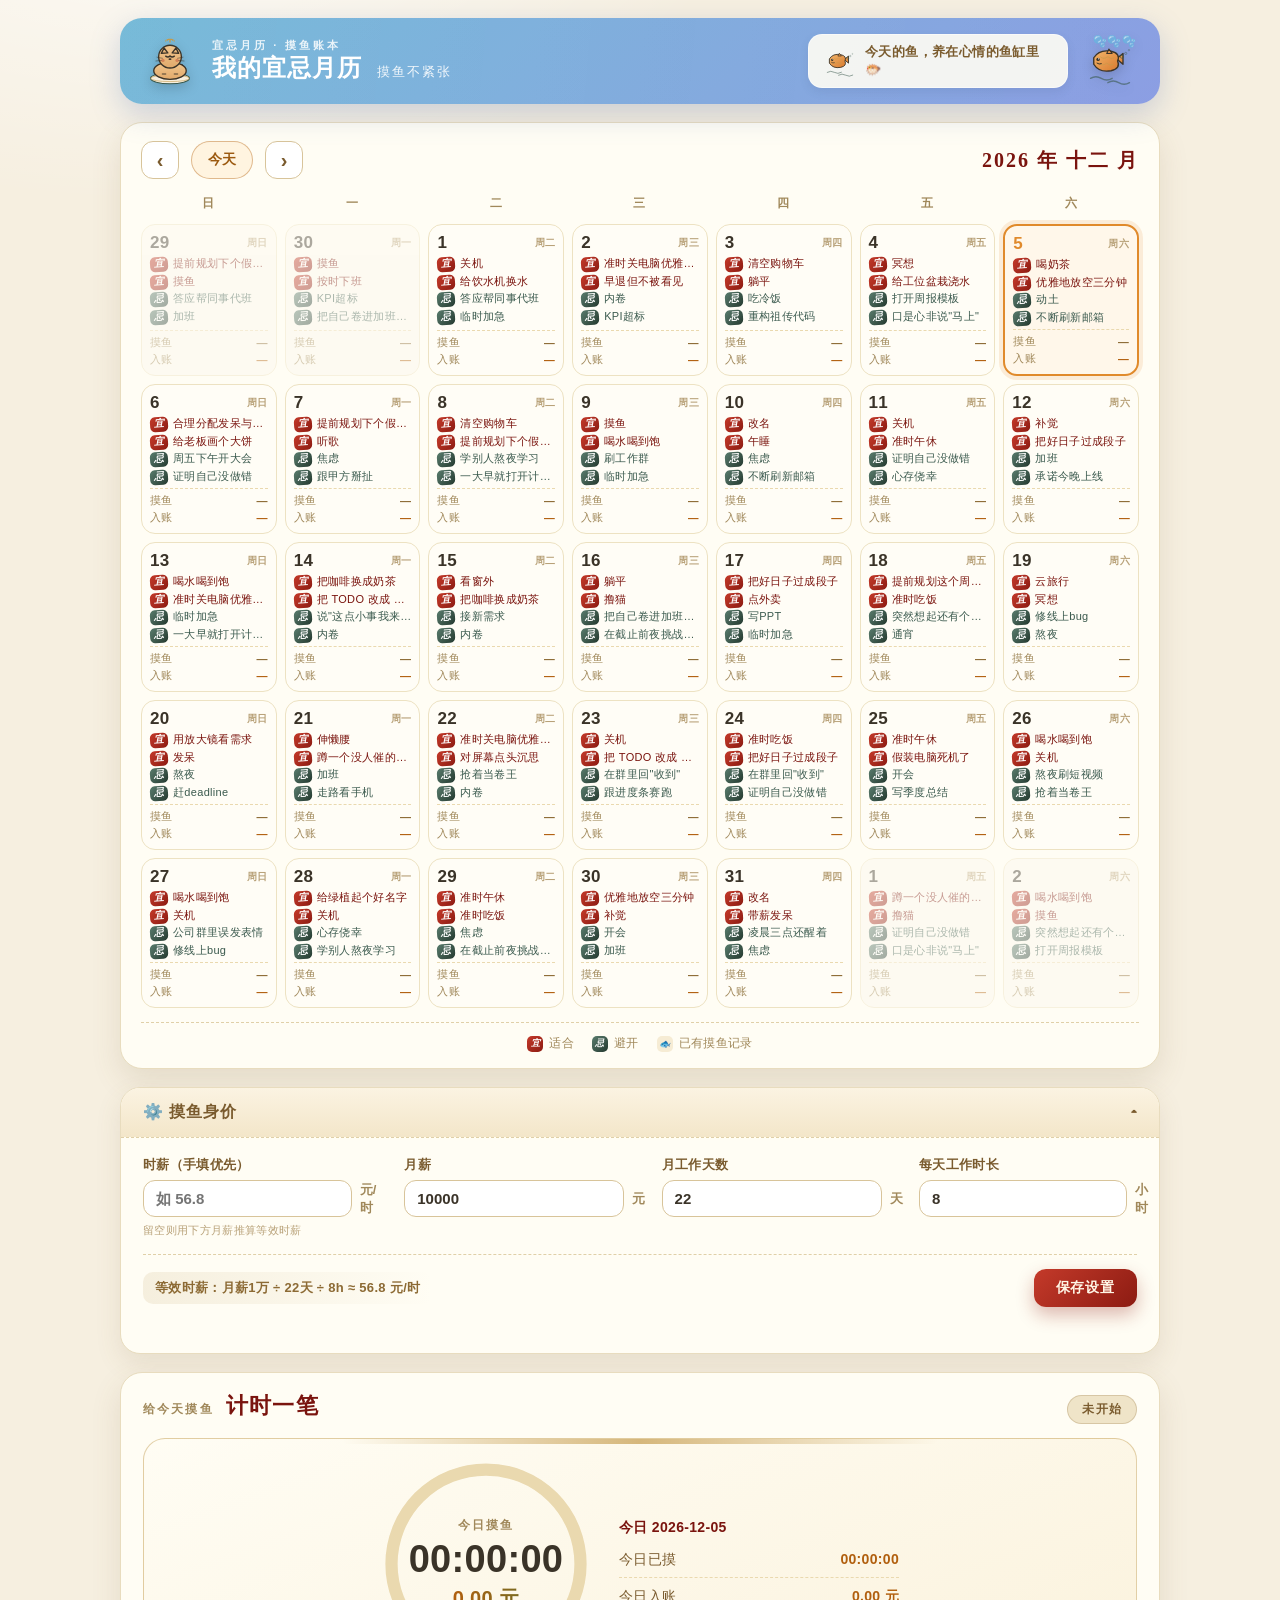
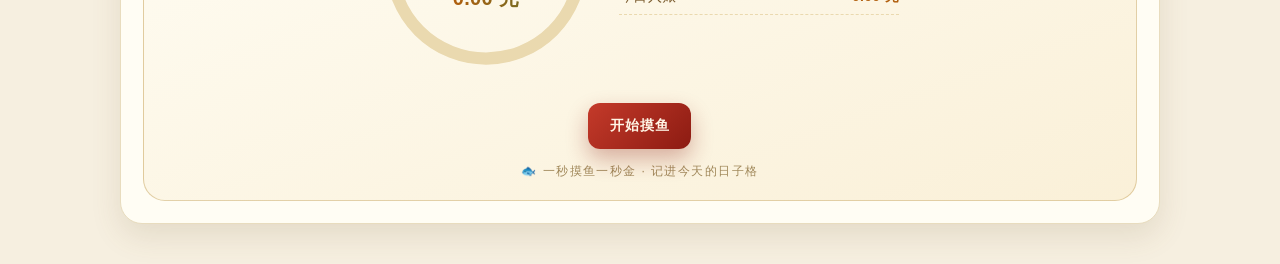
==== index.html @ 86cd3a28 "init: agent完成摸鱼小项目" ====
<!DOCTYPE html>
<html lang="zh-CN">
<head>
  <meta charset="utf-8" />
  <meta name="viewport" content="width=device-width, initial-scale=1.0" />
  <title>宜·忌月历 · 摸鱼账本</title>
  <link rel="stylesheet" href="css/style.css" />
  <link rel="stylesheet" href="css/mascots.css" />
</head>
<body>
  <div class="app">
    <!-- 顶部横幅：猫与鱼 · 可爱月历 -->
    <header class="banner">
      <div class="banner-deco banner-deco-left"><img src="assets/mascot-cat.svg" alt="打盹摸鱼小猫" class="mascot-inline" /></div>
      <div class="banner-text">
        <span class="banner-kicker">宜忌月历 · 摸鱼账本</span>
        <h1 class="banner-title">我的宜忌月历 <em>摸鱼不紧张</em></h1>
      </div>
      <div class="banner-fortune" id="banner-fortune">
        <span class="fortune-cat"><img src="assets/mascot-fish.svg" alt="摸鱼小鱼" class="mascot-inline" /></span>
        <span class="fortune-text" id="fortune-text">🐟 今日摸鱼 · 明日摸鱼</span>
      </div>
      <div class="banner-deco banner-deco-right"><img src="assets/mascot-fish.svg" alt="摸鱼小鱼" class="mascot-inline" />
        <span class="mf-bubbles"><span>🫧</span><span>🫧</span><span>🫧</span></span>
      </div>
    </header>

    <!-- 月历主体 -->
    <main class="calendar-wrap" aria-label="宜忌月历">
      <div class="cal-toolbar">
        <button class="cal-nav" id="cal-prev" type="button" aria-label="上一月">‹</button>
        <button class="cal-hl" id="cal-today" type="button">今天</button>
        <button class="cal-nav" id="cal-next" type="button" aria-label="下一月">›</button>
        <h2 class="cal-title" id="cal-title">0000年 00月</h2>
      </div>

      <div class="cal-weekdays">
        <span>日</span><span>一</span><span>二</span><span>三</span>
        <span>四</span><span>五</span><span>六</span>
      </div>

      <div class="cal-grid" id="cal-grid"></div>

      <div class="cal-legend">
        <span><i class="dot dot-yi">宜</i>适合</span>
        <span><i class="dot dot-ji">忌</i>避开</span>
        <span><i class="dot dot-fish">🐟</i>已有摸鱼记录</span>
      </div>
    </main>

    <!-- 设置面板：薪资模型（位于月历下方，默认展开） -->
    <section class="settings" id="settings-panel" data-open="true" aria-label="薪资设置">
      <button class="settings-toggle" id="settings-toggle" type="button" aria-expanded="true">
        <span>⚙️ 摸鱼身价</span><span class="settings-arrow">▾</span>
      </button>
      <div class="settings-body" id="settings-body">
        <div class="settings-grid">
          <div class="field field-rate">
            <label for="rate-input">时薪（手填优先）</label>
            <div class="field-input">
              <input id="rate-input" type="text" placeholder="如 56.8" />
              <span class="unit">元/时</span>
            </div>
            <p class="field-hint">留空则用下方月薪推算等效时薪</p>
          </div>

          <div class="field">
            <label for="salary-input">月薪</label>
            <div class="field-input">
              <input id="salary-input" type="text" placeholder="10000" />
              <span class="unit">元</span>
            </div>
          </div>

          <div class="field">
            <label for="workdays-input">月工作天数</label>
            <div class="field-input">
              <input id="workdays-input" type="text" placeholder="22" />
              <span class="unit">天</span>
            </div>
          </div>

          <div class="field">
            <label for="hours-input">每天工作时长</label>
            <div class="field-input">
              <input id="hours-input" type="text" placeholder="8" />
              <span class="unit">小时</span>
            </div>
          </div>
        </div>
        <div class="settings-foot">
          <p class="effective-rate" id="effective-rate" role="status">
            等效时薪：月薪 ÷ 工作天数 ÷ 每天时长
          </p>
          <button class="btn btn-save" id="settings-save" type="button">保存设置</button>
        </div>
        <p id="settings-error" class="settings-error" role="alert"></p>
      </div>
    </section>

    <!-- 计时器：为"今天"记一笔账 -->
    <section class="timer-wrap" id="timer-card" data-state="idle" aria-label="摸鱼计时器">
      <div class="timer-head">
        <span class="pane-kicker">给今天摸鱼</span>
        <h2 class="pane-title">计时一笔</h2>
        <span class="status-chip" id="status-chip">未开始</span>
      </div>

      <div class="timer-card">
        <div class="timer-main">
          <div class="ring-wrap">
            <svg class="ring" viewBox="0 0 240 240" role="img" aria-label="计时进度">
              <circle class="ring-track" cx="120" cy="120" r="108" />
              <circle class="ring-progress" id="ring-progress" cx="120" cy="120" r="108" transform="rotate(-90 120 120)" />
            </svg>
            <div class="ring-center">
              <span class="ring-label" id="ring-label">今日摸鱼</span>
              <div id="time-text" class="time-text">00:00:00</div>
              <div id="amount-text" class="amount-text">0.00 元</div>
            </div>
          </div>
          <div class="timer-today" id="timer-today"></div>
        </div>

        <p id="rate-error" class="error-msg" role="alert"></p>
        <div id="timer-controls" class="controls"></div>
        <p class="pane-note">🐟 一秒摸鱼一秒金 · 记进今天的日子格</p>
      </div>
    </section>
  </div>

  <script src="extension/js/calendar-tooltip.js"></script>
  <script src="js/yiji-data.js"></script>
  <script src="js/moyu-timer.js"></script>
  <script src="js/app.js"></script>
</body>
</html>
---- css/style.css ----
/* ============================================================
   宜·忌月历 · 摸鱼账本
   设计语言：现代可爱月历 —— 暖米底 + 猫鱼点缀 + 朱砂宜/黛绿忌 + 圆角卡片
   装饰：顶部猫/鱼 emoji、印章式宜/忌角标、底部趣味吉祥话、月历格子实时更新
   ============================================================ */

* {
  box-sizing: border-box;
  margin: 0;
  padding: 0;
}

html {
  scroll-behavior: smooth;
}

body {
  font-family: "PingFang SC", "Microsoft YaHei", "Songti SC", sans-serif;
  background:
    radial-gradient(1100px 640px at 12% -8%, rgba(255, 255, 255, 0.85), transparent 55%),
    #f6efe0;
  color: #3a3328;
  -webkit-font-smoothing: antialiased;
  letter-spacing: 0.02em;
  min-height: 100vh;
}

button {
  font-family: inherit;
}

.app {
  max-width: 1080px;
  margin: 0 auto;
  padding: 18px 20px 40px;
  display: flex;
  flex-direction: column;
  gap: 18px;
}

/* —— 顶部横幅 —— */
.banner {
  display: flex;
  align-items: center;
  gap: 16px;
  padding: 16px 24px;
  border-radius: 22px;
  background:
    linear-gradient(95deg, rgba(255, 255, 255, 0.06), rgba(255, 255, 255, 0.02)),
    linear-gradient(135deg, #6fb7d6, #8a9ce2);
  color: #fff;
  box-shadow: 0 10px 30px rgba(90, 120, 180, 0.28);
  position: relative;
  overflow: hidden;
}

.banner-deco {
  flex: 0 0 auto;
  position: relative;
  width: 52px;
  height: 52px;
  filter: drop-shadow(0 4px 6px rgba(0, 0, 0, 0.16));
}
.banner-deco img {
  width: 100%;
  height: 100%;
  display: block;
}
.banner-deco .mf-bubbles {
  position: absolute;
  right: 0;
  top: 0;
  font-size: 11px;
  color: rgba(255, 255, 255, 0.85);
  pointer-events: none;
}
.banner-text {
  flex: 1 1 auto;
  line-height: 1.25;
}
.banner-kicker {
  display: block;
  font-size: 11px;
  letter-spacing: 0.26em;
  opacity: 0.85;
  font-weight: 600;
}
.banner-title {
  font-size: 24px;
  font-weight: 800;
  letter-spacing: 0.04em;
}
.banner-title em {
  font-style: normal;
  font-size: 13px;
  font-weight: 500;
  letter-spacing: 0.14em;
  opacity: 0.9;
  margin-left: 8px;
}
.banner-fortune {
  flex: 0 0 auto;
  max-width: 260px;
  display: flex;
  align-items: center;
  gap: 8px;
  font-size: 13px;
  font-weight: 700;
  line-height: 1.4;
  letter-spacing: 0.03em;
  padding: 8px 14px;
  border-radius: 14px;
  background: rgba(255, 253, 244, 0.9);
  color: #7a5b2e;
  border: 1px solid rgba(255, 255, 255, 0.5);
  box-shadow: 0 4px 10px rgba(60, 80, 120, 0.12);
}
.banner-fortune .fortune-cat {
  flex: 0 0 auto;
  width: 34px;
  height: 34px;
}
.banner-fortune .fortune-cat img {
  width: 100%;
  height: 100%;
  display: block;
}

@keyframes bob {
  0%, 100% { transform: translateY(0); }
  50% { transform: translateY(-5px); }
}

/* —— 设置面板 —— */
.settings {
  background: #fffdf4;
  border: 1px solid #e8dcBE;
  border-radius: 20px;
  box-shadow: 0 10px 26px rgba(120, 100, 60, 0.12);
  overflow: hidden;
}

.settings-toggle {
  width: 100%;
  display: flex;
  align-items: center;
  justify-content: space-between;
  padding: 14px 22px;
  border: none;
  background: linear-gradient(180deg, #fbf3e2, #f3e6c9);
  font-size: 16px;
  font-weight: 700;
  color: #7a5b2e;
  cursor: pointer;
  letter-spacing: 0.06em;
  font-family: inherit;
  transition: background 0.2s;
}
.settings-toggle:hover { background: linear-gradient(180deg, #f8eed8, #f0e0bd); }
.settings-arrow {
  transition: transform 0.25s ease;
  font-size: 13px;
}
.settings[data-open="true"] .settings-arrow { transform: rotate(180deg); }

.settings-body {
  padding: 18px 22px 20px;
  border-top: 1px dashed #e0d0a8;
}
.settings-body.is-hidden { display: none; }

.settings-grid {
  display: grid;
  grid-template-columns: repeat(4, 1fr);
  gap: 16px;
}
.field {
  display: flex;
  flex-direction: column;
  gap: 6px;
}
.field label {
  font-size: 13px;
  font-weight: 700;
  color: #7a5b2e;
}
.field-input {
  display: flex;
  align-items: center;
  gap: 8px;
}
.field-input input {
  flex: 1 1 auto;
  min-width: 0;
  padding: 9px 12px;
  border: 1px solid #d8c49a;
  border-radius: 12px;
  font-size: 15px;
  font-weight: 600;
  background: #fff;
  color: #3a3328;
  font-variant-numeric: tabular-nums;
  transition: border-color 0.2s, box-shadow 0.2s;
}
.field-input input:focus {
  outline: none;
  border-color: #b15f0e;
  box-shadow: 0 0 0 3px rgba(177, 95, 14, 0.14);
}
.field-input .unit {
  font-size: 13px;
  color: #a0885a;
  font-weight: 600;
}
.field-hint {
  font-size: 11px;
  color: #b8a178;
}

.settings-foot {
  display: flex;
  align-items: center;
  justify-content: space-between;
  gap: 14px;
  margin-top: 16px;
  padding-top: 14px;
  border-top: 1px dashed #e0d0a8;
  flex-wrap: wrap;
}
.effective-rate {
  font-size: 13px;
  color: #8c6a34;
  font-weight: 600;
  background: linear-gradient(90deg, rgba(216, 196, 154, 0.25), transparent);
  padding: 7px 12px;
  border-radius: 10px;
}
.settings-error {
  min-height: 18px;
  margin-top: 8px;
  color: #b3261e;
  font-size: 13px;
  font-weight: 500;
}

/* —— 通用按钮 —— */
.btn {
  padding: 10px 22px;
  border: none;
  border-radius: 12px;
  font-size: 14px;
  font-weight: 700;
  cursor: pointer;
  letter-spacing: 0.06em;
  transition: transform 0.15s ease, box-shadow 0.2s ease, background 0.2s ease;
}
.btn:hover { transform: translateY(-2px); }
.btn:active { transform: translateY(0); }
.btn:focus-visible { outline: 2px solid #b15f0e; outline-offset: 2px; }

.btn-save {
  background: linear-gradient(135deg, #c43a2a, #8c1b12);
  color: #fff6e6;
  box-shadow: 0 8px 18px rgba(140, 27, 18, 0.3);
}
.btn-save:hover { box-shadow: 0 10px 22px rgba(140, 27, 18, 0.36); }

/* —— 月历 —— */
.calendar-wrap {
  background: #fffdf4;
  border: 1px solid #e8dcBE;
  border-radius: 22px;
  padding: 18px 20px 16px;
  box-shadow: 0 12px 30px rgba(120, 100, 60, 0.14);
  /* 兜底：杜绝子元素把月历盒横向撑出父容器（.app max-width 1080px） */
  min-width: 0;
  overflow: hidden;
}

.cal-toolbar {
  display: flex;
  align-items: center;
  gap: 12px;
  flex-wrap: wrap;
}
.cal-nav {
  width: 38px;
  height: 38px;
  border-radius: 12px;
  border: 1px solid #d8c49a;
  background: #fff;
  color: #7a5b2e;
  font-size: 20px;
  font-weight: 700;
  cursor: pointer;
  transition: background 0.2s, transform 0.15s;
}
.cal-nav:hover { background: #f6ecd4; transform: translateY(-2px); }
.cal-hl {
  padding: 9px 16px;
  border-radius: 999px;
  border: 1px solid rgba(177, 95, 14, 0.4);
  background: #fff4e0;
  color: #9c5a10;
  font-weight: 700;
  font-size: 14px;
  cursor: pointer;
  transition: background 0.2s, transform 0.15s;
}
.cal-hl:hover { background: #ffedcc; transform: translateY(-2px); }
.cal-title {
  font-size: 20px;
  font-weight: 800;
  letter-spacing: 0.1em;
  color: #7a140e;
  margin-left: auto;
  font-family: "Songti SC", "SimSun", serif;
  font-variant-numeric: tabular-nums;
}

.cal-weekdays {
  display: grid;
  grid-template-columns: repeat(7, minmax(0, 1fr));
  gap: 8px;
  margin: 16px 0 8px;
}
.cal-weekdays span {
  text-align: center;
  font-size: 12px;
  font-weight: 700;
  letter-spacing: 0.1em;
  color: #a0885a;
  padding-bottom: 4px;
}

.cal-grid {
  display: grid;
  grid-template-columns: repeat(7, minmax(0, 1fr));
  gap: 8px;
}

/* 日期格子 */
.day-cell {
  position: relative;
  background: #fffdf6;
  border: 1px solid #ede2c2;
  border-radius: 14px;
  padding: 8px;
  min-height: 118px;
  min-width: 0;
  overflow: hidden;
  display: flex;
  flex-direction: column;
  gap: 4px;
  transition: transform 0.15s ease, box-shadow 0.2s ease, border-color 0.2s;
  cursor: default;
}
.day-cell:hover {
  transform: translateY(-3px);
  box-shadow: 0 10px 22px rgba(120, 100, 60, 0.16);
  border-color: #d8c49a;
}
.day-cell.is-other {
  opacity: 0.42;
  background: #fcf8ee;
}
.day-cell.is-today {
  border: 2px solid #e08a2b;
  box-shadow: 0 0 0 4px rgba(224, 138, 43, 0.14);
  background: #fff7ea;
}
.day-cell.has-log .cell-date-num::after {
  content: "🐟";
  margin-left: 3px;
}

.cell-date {
  display: flex;
  align-items: center;
  justify-content: space-between;
}
.cell-date-num {
  font-size: 17px;
  font-weight: 800;
  color: #3a3328;
  font-variant-numeric: tabular-nums;
}
.day-cell.is-today .cell-date-num {
  color: #e08a2b;
}
.cell-date-week {
  font-size: 10px;
  color: #b8a178;
  font-weight: 600;
}

/* 印章式宜/忌 */
.cell-yiji {
  display: flex;
  flex-direction: column;
  gap: 3px;
}
.cell-yi, .cell-ji {
  font-size: 11px;
  line-height: 1.25;
  color: #6a4b28;
  display: flex;
  gap: 5px;
  align-items: baseline;
  min-width: 0;
}
.cell-yi { color: #7a140e; }
.cell-ji { color: #3b5a4e; }

.cell-yiji .chip {
  flex: 0 0 auto;
  width: 18px;
  font-size: 10px;
  font-weight: 800;
  text-align: center;
  padding: 1px 0;
  border-radius: 5px;
  color: #fff;
  transform: rotate(-4deg);
}
.chip-yi { background: linear-gradient(135deg, #c43a2a, #8c1b12); }
.chip-ji { background: linear-gradient(135deg, #5a7d6e, #24392f); }

.cell-yi span, .cell-ji span {
  overflow: hidden;
  text-overflow: ellipsis;
  white-space: nowrap;
}

/* 摸鱼数据行 */
.cell-log {
  margin-top: auto;
  padding-top: 4px;
  border-top: 1px dashed #ead9af;
  display: grid;
  grid-gap: 2px;
}
.cell-log-row {
  display: flex;
  align-items: center;
  justify-content: space-between;
  font-size: 11px;
  color: #a0885a;
  min-width: 0;
}
.cell-log-row > span {
  flex: 0 0 auto;
}
.cell-log-row b {
  color: #8c6a34;
  font-variant-numeric: tabular-nums;
  font-weight: 700;
  min-width: 0;
  overflow: hidden;
  text-overflow: ellipsis;
  white-space: nowrap;
}
.cell-log-row .amt {
  color: #b15f0e;
}

/* 日期悬浮窗（tooltip） */
.cal-tooltip {
  position: fixed;
  z-index: 9999;
  display: none;
  min-width: 200px;
  max-width: 280px;
  padding: 12px 14px;
  border-radius: 16px;
  background: linear-gradient(180deg, #fffdf6, #fbf3e2);
  border: 1px solid #e0c88e;
  box-shadow: 0 14px 34px rgba(120, 80, 30, 0.28);
  font-size: 12px;
  color: #3a3328;
  line-height: 1.5;
  letter-spacing: 0.02em;
  pointer-events: none;
}
.cal-tooltip .tt-date {
  font-size: 13px;
  font-weight: 800;
  color: #7a140e;
  letter-spacing: 0.04em;
  margin-bottom: 8px;
  padding-bottom: 6px;
  border-bottom: 1px dashed #e0d0a8;
}
.cal-tooltip .tt-head {
  display: flex;
  align-items: center;
  gap: 6px;
  margin: 8px 0 4px;
}
.cal-tooltip .tt-item {
  font-size: 11px;
  font-weight: 700;
  letter-spacing: 0.12em;
  color: #a0885a;
}
.cal-tooltip .tt-yiji {
  display: flex;
  gap: 12px;
}
.cal-tooltip .tt-col {
  flex: 1 1 0;
  min-width: 0;
}
.cal-tooltip .tt-col .chip {
  display: inline-block;
  width: 16px;
  font-size: 9px;
  font-weight: 800;
  text-align: center;
  padding: 1px 0;
  border-radius: 5px;
  color: #fff;
  transform: rotate(-4deg);
  margin-bottom: 2px;
}
.cal-tooltip .tt-col ul {
  list-style: none;
  margin: 2px 0 0;
  padding: 0;
  display: flex;
  flex-direction: column;
  gap: 2px;
}
.cal-tooltip .tt-col li {
  font-size: 12px;
  color: #6a4b28;
  white-space: normal;
  overflow-wrap: anywhere;
}
.cal-tooltip .tt-col .tt-empty {
  color: #b8a178;
}
.cal-tooltip .tt-book {
  display: grid;
  gap: 4px;
  margin-top: 2px;
}
.cal-tooltip .tt-row {
  display: flex;
  align-items: baseline;
  justify-content: space-between;
  gap: 10px;
}
.cal-tooltip .tt-row span {
  color: #a0885a;
  font-size: 12px;
}
.cal-tooltip .tt-row b {
  color: #8c6a34;
  font-variant-numeric: tabular-nums;
  font-weight: 700;
  white-space: nowrap;
}
.cal-tooltip .tt-row b.amt {
  color: #b15f0e;
}

/* 底部图例 */
.cal-legend {
  display: flex;
  gap: 18px;
  justify-content: center;
  flex-wrap: wrap;
  margin-top: 14px;
  padding-top: 12px;
  border-top: 1px dashed #e0d0a8;
  font-size: 12px;
  color: #a0885a;
}
.cal-legend span {
  display: inline-flex;
  align-items: center;
  gap: 6px;
}
.cal-legend .dot {
  display: inline-flex;
  align-items: center;
  justify-content: center;
  width: 16px;
  height: 16px;
  border-radius: 5px;
  font-size: 9px;
  font-weight: 800;
  color: #fff;
}
.dot-yi { background: linear-gradient(135deg, #c43a2a, #8c1b12); }
.dot-ji { background: linear-gradient(135deg, #5a7d6e, #24392f); }
.dot-fish { background: #f6ecd4; height: auto; }

/* —— 计时器 —— */
.timer-wrap {
  background: #fffdf4;
  border: 1px solid #e8dcBE;
  border-radius: 22px;
  padding: 18px 22px 22px;
  box-shadow: 0 12px 30px rgba(120, 100, 60, 0.14);
}
.timer-head {
  display: flex;
  align-items: baseline;
  gap: 12px;
  flex-wrap: wrap;
  margin-bottom: 14px;
}
.pane-kicker {
  font-size: 12px;
  font-weight: 600;
  letter-spacing: 0.18em;
  color: #a0885a;
}
.pane-title {
  font-size: 22px;
  font-weight: 800;
  letter-spacing: 0.06em;
  color: #7a140e;
  font-family: "Songti SC", "SimSun", serif;
}
.status-chip {
  display: inline-block;
  margin-left: auto;
  padding: 5px 14px;
  border-radius: 999px;
  font-size: 12px;
  font-weight: 700;
  letter-spacing: 0.1em;
  background: #efe4c8;
  color: #7a5b2e;
  border: 1px solid rgba(160, 130, 80, 0.3);
  transition: background 0.25s, color 0.25s, box-shadow 0.25s;
}
.status-chip.is-running {
  background: linear-gradient(90deg, #d98817, #b15f0e);
  color: #fff6e6;
  border-color: transparent;
  box-shadow: 0 4px 14px rgba(177, 95, 14, 0.4);
}
.status-chip.is-paused {
  background: linear-gradient(90deg, #9aa83f, #7c8a26);
  color: #fff;
  border-color: transparent;
  box-shadow: 0 4px 14px rgba(124, 138, 38, 0.4);
}

.timer-card {
  position: relative;
  background: linear-gradient(160deg, #fffdf4, #faf0d8);
  border: 1px solid rgba(200, 166, 96, 0.5);
  border-radius: 22px;
  padding: 20px;
  text-align: center;
  overflow: hidden;
}
.timer-card::before {
  content: "";
  position: absolute;
  top: 0;
  left: 20%;
  right: 20%;
  height: 5px;
  border-radius: 0 0 8px 8px;
  background: linear-gradient(90deg, transparent, #c49a4a, transparent);
  opacity: 0.7;
}
.timer-card.is-running {
  box-shadow: 0 0 0 4px rgba(177, 95, 14, 0.06);
}
.timer-main {
  display: flex;
  align-items: center;
  justify-content: center;
  gap: 28px;
  flex-wrap: wrap;
}

.ring-wrap {
  position: relative;
  width: 210px;
  height: 210px;
  flex: 0 0 auto;
}
.ring {
  width: 100%;
  height: 100%;
  transform: rotate(90deg) scale(-1, 1);
}
.ring-track {
  fill: none;
  stroke: #ead9af;
  stroke-width: 14;
}
.ring-progress {
  fill: none;
  stroke: #b15f0e;
  stroke-width: 14;
  stroke-linecap: round;
  stroke-dasharray: 678.58;
  stroke-dashoffset: 678.58;
  transition: stroke-dashoffset 0.4s ease, stroke 0.4s ease;
}
.timer-card.is-running .ring-progress { stroke: #b3261e; }
.timer-card.is-paused .ring-progress { stroke: #3b5a4e; }
.ring-center {
  position: absolute;
  inset: 0;
  display: flex;
  flex-direction: column;
  align-items: center;
  justify-content: center;
}
.ring-label {
  font-size: 12px;
  font-weight: 600;
  letter-spacing: 0.16em;
  color: #a0885a;
  margin-bottom: 4px;
}
.time-text {
  font-size: 38px;
  font-weight: 700;
  font-variant-numeric: tabular-nums;
  color: #3a3328;
  transition: color 0.4s ease;
}
.timer-card.is-running .time-text {
  background: linear-gradient(180deg, #b3261e, #7a140e);
  -webkit-background-clip: text;
  background-clip: text;
  color: transparent;
}
.timer-card.is-paused .time-text {
  background: linear-gradient(180deg, #3b5a4e, #24392f);
  -webkit-background-clip: text;
  background-clip: text;
  color: transparent;
}
.amount-text {
  margin-top: 4px;
  font-size: 20px;
  font-weight: 700;
  background: linear-gradient(90deg, #b15f0e, #7c6a20);
  -webkit-background-clip: text;
  background-clip: text;
  color: transparent;
  font-variant-numeric: tabular-nums;
}

.timer-today {
  flex: 1 1 200px;
  max-width: 280px;
  text-align: left;
  font-size: 14px;
  color: #7a5b2e;
  line-height: 2;
}
.timer-today .today-row {
  display: flex;
  justify-content: space-between;
  align-items: baseline;
  border-bottom: 1px dashed #ead9af;
  padding: 4px 0;
}
.timer-today .today-row b {
  color: #b15f0e;
  font-weight: 800;
  font-variant-numeric: tabular-nums;
}
.timer-today .today-date {
  font-weight: 800;
  color: #7a140e;
}

.error-msg {
  min-height: 20px;
  margin: 10px 0 4px;
  color: #b3261e;
  font-size: 13px;
  font-weight: 500;
}
.controls {
  display: flex;
  justify-content: center;
  gap: 14px;
  min-height: 46px;
}

.btn-start {
  background: linear-gradient(135deg, #c43a2a, #8c1b12);
  color: #fff6e6;
  box-shadow: 0 10px 22px rgba(140, 27, 18, 0.32);
}
.btn-start:hover { box-shadow: 0 12px 26px rgba(140, 27, 18, 0.38); }
.btn-pause {
  background: linear-gradient(135deg, #d98817, #b15f0e);
  color: #fff6e6;
  box-shadow: 0 10px 22px rgba(177, 95, 14, 0.32);
}
.btn-pause:hover { box-shadow: 0 12px 26px rgba(177, 95, 14, 0.38); }
.btn-reset {
  background: #fffdf4;
  color: #7a5b2e;
  border: 1px solid #d8c49a;
  box-shadow: 0 4px 10px rgba(120, 80, 30, 0.10);
}
.btn-reset:hover { background: #faf0d8; }
.controls .btn {
  animation: pop-in 0.25s ease both;
}

@keyframes pop-in {
  from { opacity: 0; transform: translateY(6px) scale(0.96); }
  to { opacity: 1; transform: translateY(0) scale(1); }
}

.pane-note {
  margin-top: 14px;
  text-align: center;
  font-size: 12px;
  letter-spacing: 0.12em;
  color: #a0885a;
}

/* —— 响应式 —— */
@media (max-width: 860px) {
  .settings-grid {
    grid-template-columns: repeat(2, 1fr);
  }
  .day-cell {
    min-height: 104px;
    padding: 6px;
  }
  .cell-yi, .cell-ji {
    font-size: 10px;
  }
}
@media (max-width: 560px) {
  .app {
    padding: 12px 10px 30px;
  }
  .banner {
    padding: 14px 16px;
    flex-wrap: wrap;
  }
  .banner-fortune {
    width: 100%;
    max-width: none;
    order: 3;
  }
  .banner-deco { width: 40px; height: 40px; }
  .cal-toolbar { gap: 8px; }
  .cal-title {
    width: 100%;
    margin-left: 0;
    order: -1;
    text-align: center;
  }
  .cal-grid, .cal-weekdays {
    gap: 4px;
  }
  .day-cell {
    min-height: 92px;
    padding: 5px;
  }
  .cell-date-num { font-size: 15px; }
  .cell-yi, .cell-ji, .cell-log-row { font-size: 9px; }
  .cell-yiji .chip { width: 15px; font-size: 9px; }
  .ring-wrap { width: 180px; height: 180px; }
  .time-text { font-size: 32px; }
  .settings-body { padding: 16px; }
}
---- css/mascots.css ----
/* ============================================================
   摸鱼通胜 · 轻量视觉资产（纯 emoji + CSS，离线可用）
   与暖调"通胜/月历"配色相融。使用方式见 assets/mascots.html。

   约定：容器继承行内字号的 emoji 组合；背景统一用宣纸米 #
   ============================================================ */

/* —— 通用：缓动浮动（鱼/气泡/睡猫整体） —— */
@keyframes mf-float {
  0%, 100% { transform: translateY(0); }
  50% { transform: translateY(-6px); }
}

/* 打盹猫的闭眼眨动（让闭眼线条轻微睁开又合上） */
@keyframes mf-blink {
  0%, 46%, 100% { transform: scaleY(1); }
  50% { transform: scaleY(0.35); }
}

/* 鱼尾摇摆：以左边缘为支点左右晃动 */
@keyframes mf-tail {
  0%, 100% { transform: rotate(-12deg); }
  50% { transform: rotate(12deg); }
}

/* 水波横向轻轻起伏 */
@keyframes mf-wave {
  0%, 100% { transform: translateX(0) scaleY(1); }
  50% { transform: translateX(3px) scaleY(0.9); }
}

/* 气泡上升 */
@keyframes mf-bubble {
  0% { transform: translateY(0); opacity: 0; }
  15% { opacity: 0.9; }
  100% { transform: translateY(-26px); opacity: 0; }
}

/* 冒泡的"zzz"／字在睡猫头侧缓缓上浮 */
@keyframes mf-zzz {
  0% { transform: translate(0, 0); opacity: 0; }
  25% { opacity: 0.9; }
  100% { transform: translate(4px, -18px); opacity: 0; }
}

/* 躺平猫整体上下轻摆（带呼噜呼吸感） */
.mf-cat-dozing {
  display: inline-block;
  font-size: 3.4rem;          /* 随容器可调 */
  line-height: 1;
  transform-origin: center bottom;
  animation: mf-float 3.6s ease-in-out infinite;
}

/* 闭眼部分：单独套一层做"眨眼"（猫头动画元素里引用 .mf-cat-eye） */
.mf-cat-eye {
  display: inline-block;
  animation: mf-blink 4s ease-in-out infinite;
}

/* 冒出的 zzz（分别不同延迟错开） */
.mf-cat-z {
  position: absolute;
  font-size: 0.35em;
  color: #3b5a4e;
  animation: mf-zzz 2.4s ease-out infinite;
}
.mf-cat-z.z2 { animation-delay: 0.8s; animation-duration: 2.6s; }
.mf-cat-z.z3 { animation-delay: 1.6s; animation-duration: 2.2s; }

/* 摸鱼鱼：鱼尾 🐟 右下摆，整体浮动 */
.mf-fish {
  display: inline-block;
  line-height: 1;
  animation: mf-float 3s ease-in-out infinite;
}
.mf-fish-tail {
  display: inline-block;
  margin-left: -0.02em;
  animation: mf-tail 1.6s ease-in-out infinite;
  transform-origin: left center;
}

/* 水波（🌊 或 波浪长条） */
.mf-wave-line {
  display: inline-flex;
  gap: 0.06em;
  font-size: 0.8em;
  color: #3b5a4e;
}
.mf-wave-line span {
  display: inline-block;
  animation: mf-wave 2.4s ease-in-out infinite;
}
.mf-wave-line span:nth-child(2) { animation-delay: 0.3s; }
.mf-wave-line span:nth-child(3) { animation-delay: 0.6s; }

/* 冒泡组：容器内多颗气泡依次上浮 */
.mf-bubbles span {
  display: inline-block;
  position: relative;
  animation: mf-bubble 2.6s ease-in-out infinite;
}
.mf-bubbles span:nth-child(2) { animation-delay: 0.7s; }
.mf-bubbles span:nth-child(3) { animation-delay: 1.4s; }

/* —— 组合插画骨架：小场景，方便直接塞进空白处/空状态 —— */

/* 摸鱼小猫打盹（用眼睛+耳朵+胡须+腮红 emoji 拼成，配 zzz） */
.mascot-cat {
  position: relative;
  display: inline-flex;
  align-items: center;
  justify-content: center;
  width: 168px;
  height: 150px;
  border-radius: 24px;
  background:
    radial-gradient(120% 90% at 50% 0%, #fffdf4, #f3e3c0);
  border: 1.5px solid rgba(200, 166, 96, 0.5);
  box-shadow: inset 0 0 0 4px rgba(255, 253, 244, 0.6);
}
.mascot-cat .face {
  font-size: 4.2rem;
  line-height: 1;
  animation: mf-blink 4s ease-in-out infinite;
  display: inline-block;
  transform-origin: center;
}
.mascot-cat .cat-body { font-size: 2rem; margin-top: -8px; opacity: 0.85; }
.mascot-cat .mf-cat-z { position: absolute; right: 26px; top: 22px; font-size: 1.1rem; }

/* 鱼儿戏水（鱼 + 尾 + 波 + 气泡） */
.mascot-fish {
  display: inline-flex;
  align-items: center;
  gap: 8px;
  padding: 12px 18px;
  border-radius: 999px;
  background: linear-gradient(160deg, #fffdf4, #f0dfb8);
  border: 1.5px solid rgba(200, 166, 96, 0.5);
}

/* 鱼儿空状态占位（无文案版，标题旁小装饰用）: <img src="assets/mascot-fish.svg"> */
.mascot-inline {
  width: 44px;
  height: 44px;
  vertical-align: -0.5em;
  animation: mf-float 3s ease-in-out infinite;
}

/* —— 给状态切换用的文字前点缀 —— */
.status-emoji-running::before { content: "🐟 "; }
.status-emoji-dozing::before { content: "😴 "; }
.status-emoji-fishing::before { content: "🎣 "; }
.status-emoji-lounge::before { content: "🛋️ "; }
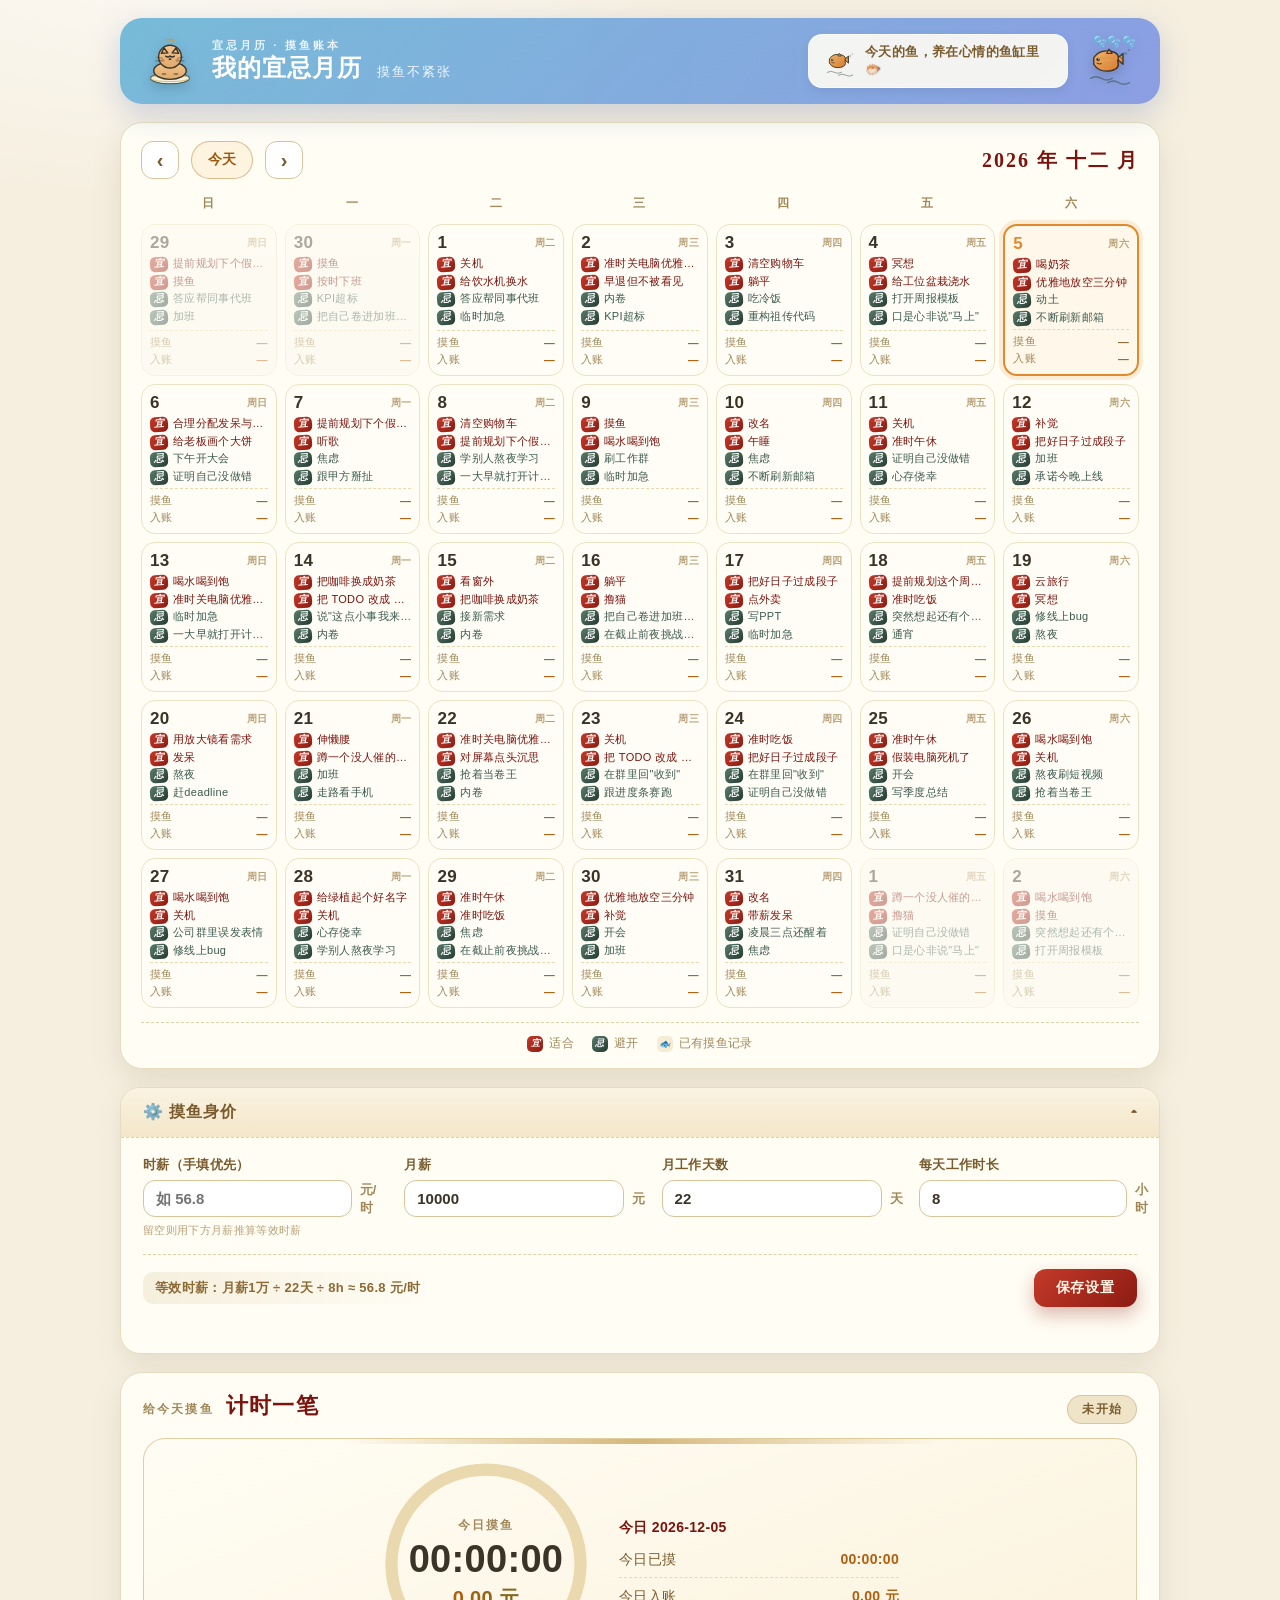
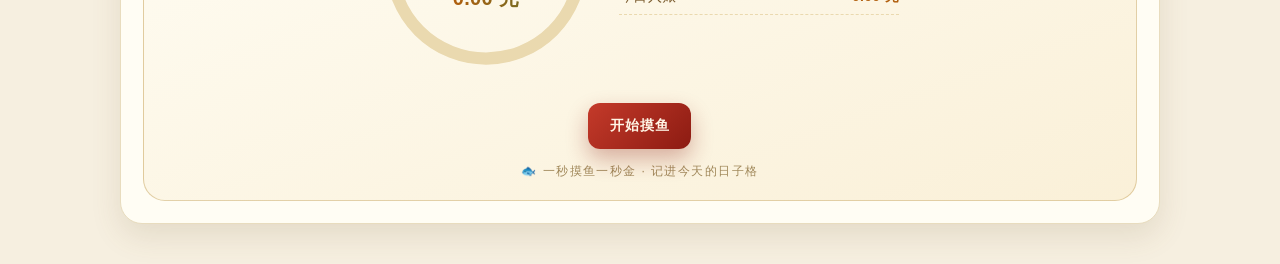
==== commit 29a8e8a3: "fix: adjust rendering button and logic of reset" ====
--- a/index.html
+++ b/index.html
@@ -123,7 +123,12 @@
         </div>
 
         <p id="rate-error" class="error-msg" role="alert"></p>
-        <div id="timer-controls" class="controls"></div>
+        <div id="timer-controls" class="controls">
+          <button class="btn btn-start" id="btn-start">开始摸鱼</button>
+          <button class="btn btn-pause is-hidden" id="btn-pause">暂停</button>
+          <button class="btn btn-start is-hidden" id="btn-resume">继续摸鱼</button>
+          <button class="btn btn-reset is-hidden" id="btn-reset">重置</button>
+        </div>
         <p class="pane-note">🐟 一秒摸鱼一秒金 · 记进今天的日子格</p>
       </div>
     </section>
--- a/css/style.css
+++ b/css/style.css
@@ -168,6 +168,7 @@
   border-top: 1px dashed #e0d0a8;
 }
 .settings-body.is-hidden { display: none; }
+.is-hidden { display: none; }
 
 .settings-grid {
   display: grid;
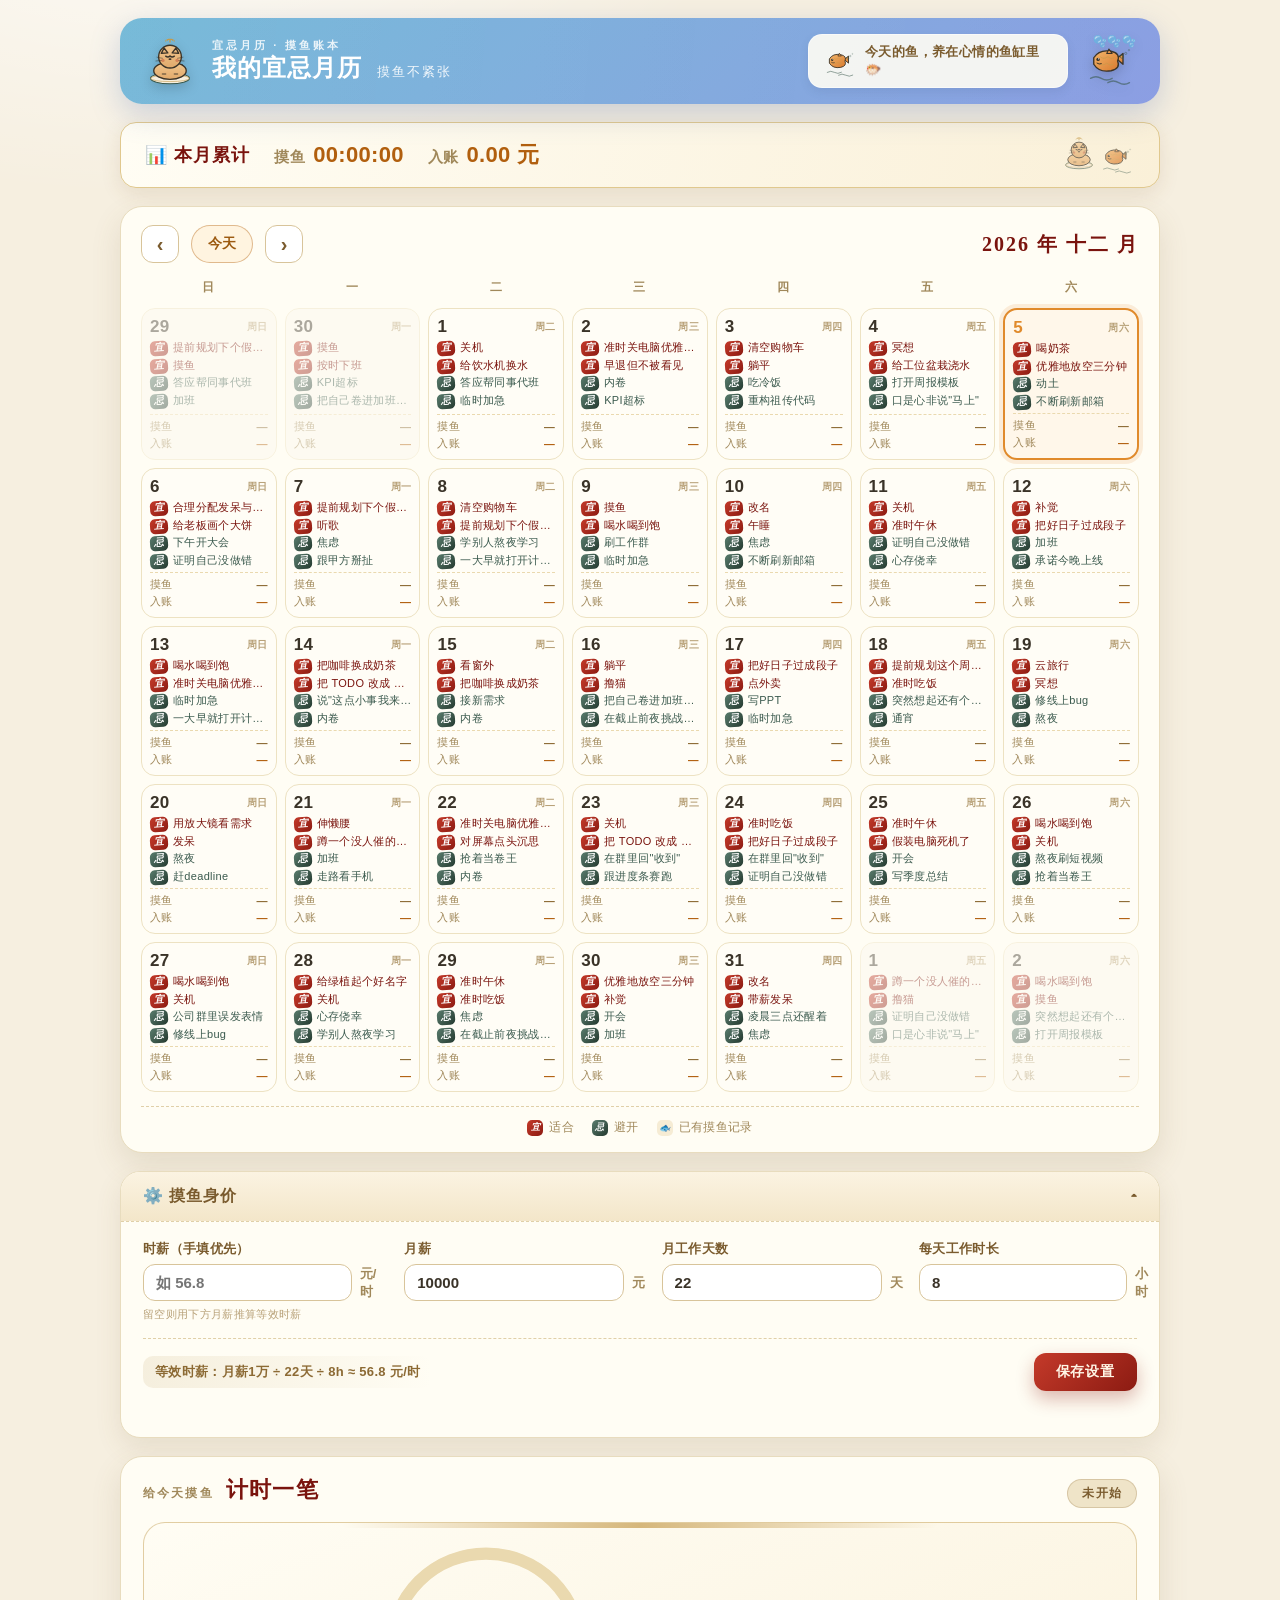
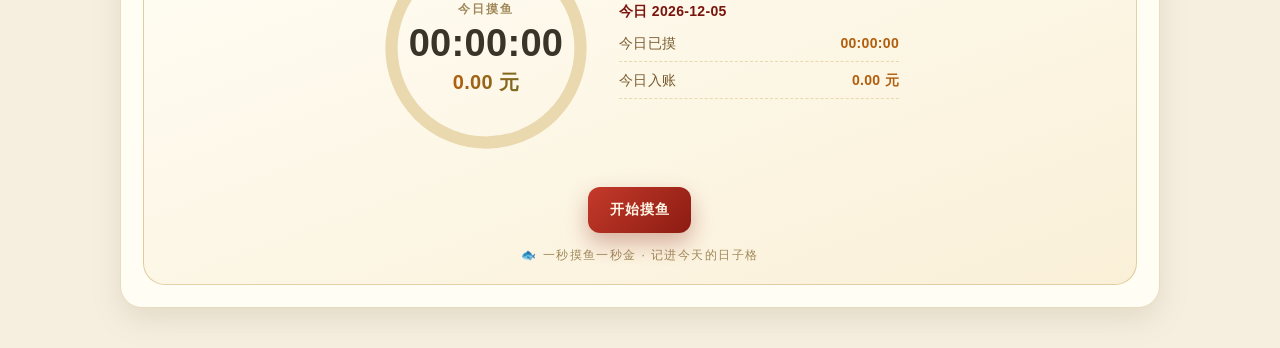
==== commit 65609b2f: "feat(月历): 新增当月摸鱼累计汇总条及项目概览文档" ====
--- a/index.html
+++ b/index.html
@@ -24,6 +24,17 @@
         <span class="mf-bubbles"><span>🫧</span><span>🫧</span><span>🫧</span></span>
       </div>
     </header>
+
+    <!-- 月汇总卡片 -->
+    <div class="month-summary" id="cal-summary">
+      <span class="month-summary-label">📊 本月累计</span>
+      <span class="month-summary-item"><span class="month-summary-k">摸鱼</span><b id="cal-summary-time">—</b></span>
+      <span class="month-summary-item"><span class="month-summary-k">入账</span><b id="cal-summary-amount">—</b></span>
+      <div class="month-summary-deco">
+        <img src="assets/mascot-cat.svg" alt="" class="summary-mascot summary-cat" />
+        <img src="assets/mascot-fish.svg" alt="" class="summary-mascot summary-fish" />
+      </div>
+    </div>
 
     <!-- 月历主体 -->
     <main class="calendar-wrap" aria-label="宜忌月历">
--- a/css/style.css
+++ b/css/style.css
@@ -332,6 +332,69 @@
   letter-spacing: 0.1em;
   color: #a0885a;
   padding-bottom: 4px;
+}
+
+/* 月汇总条 */
+/* 月汇总卡片 —— 独立于月历网格，不继承 .calendar-wrap 的字体/间距 */
+.month-summary {
+  display: flex;
+  align-items: center;
+  gap: 24px;
+  flex-wrap: wrap;
+  padding: 14px 24px;
+  border-radius: 16px;
+  background: linear-gradient(105deg, #fffdf4 0%, #faf0d8 100%);
+  border: 1px solid #e0c88e;
+  box-shadow: 0 6px 20px rgba(120, 80, 30, 0.12);
+  font-size: 18px;
+  font-weight: 700;
+  color: #3a3328;
+}
+.month-summary-label {
+  font-weight: 800;
+  letter-spacing: 0.06em;
+  color: #7a140e;
+  font-size: 18px;
+}
+.month-summary-item {
+  display: flex;
+  align-items: baseline;
+  gap: 8px;
+}
+.month-summary-k {
+  font-size: 15px;
+  color: #a0885a;
+  font-weight: 600;
+}
+.month-summary-item b {
+  font-size: 22px;
+  font-weight: 800;
+  font-variant-numeric: tabular-nums;
+  color: #b15f0e;
+  min-width: 0;
+}
+
+/* 右侧猫鱼小装饰 */
+.month-summary-deco {
+  margin-left: auto;
+  display: flex;
+  align-items: center;
+  gap: 2px;
+}
+.summary-mascot {
+  width: 36px;
+  height: 36px;
+  opacity: 0.7;
+  transition: opacity 0.3s;
+}
+.summary-mascot:hover {
+  opacity: 1;
+}
+.summary-cat {
+  transform: translateY(-2px);
+}
+.summary-fish {
+  transform: translateY(2px);
 }
 
 .cal-grid {
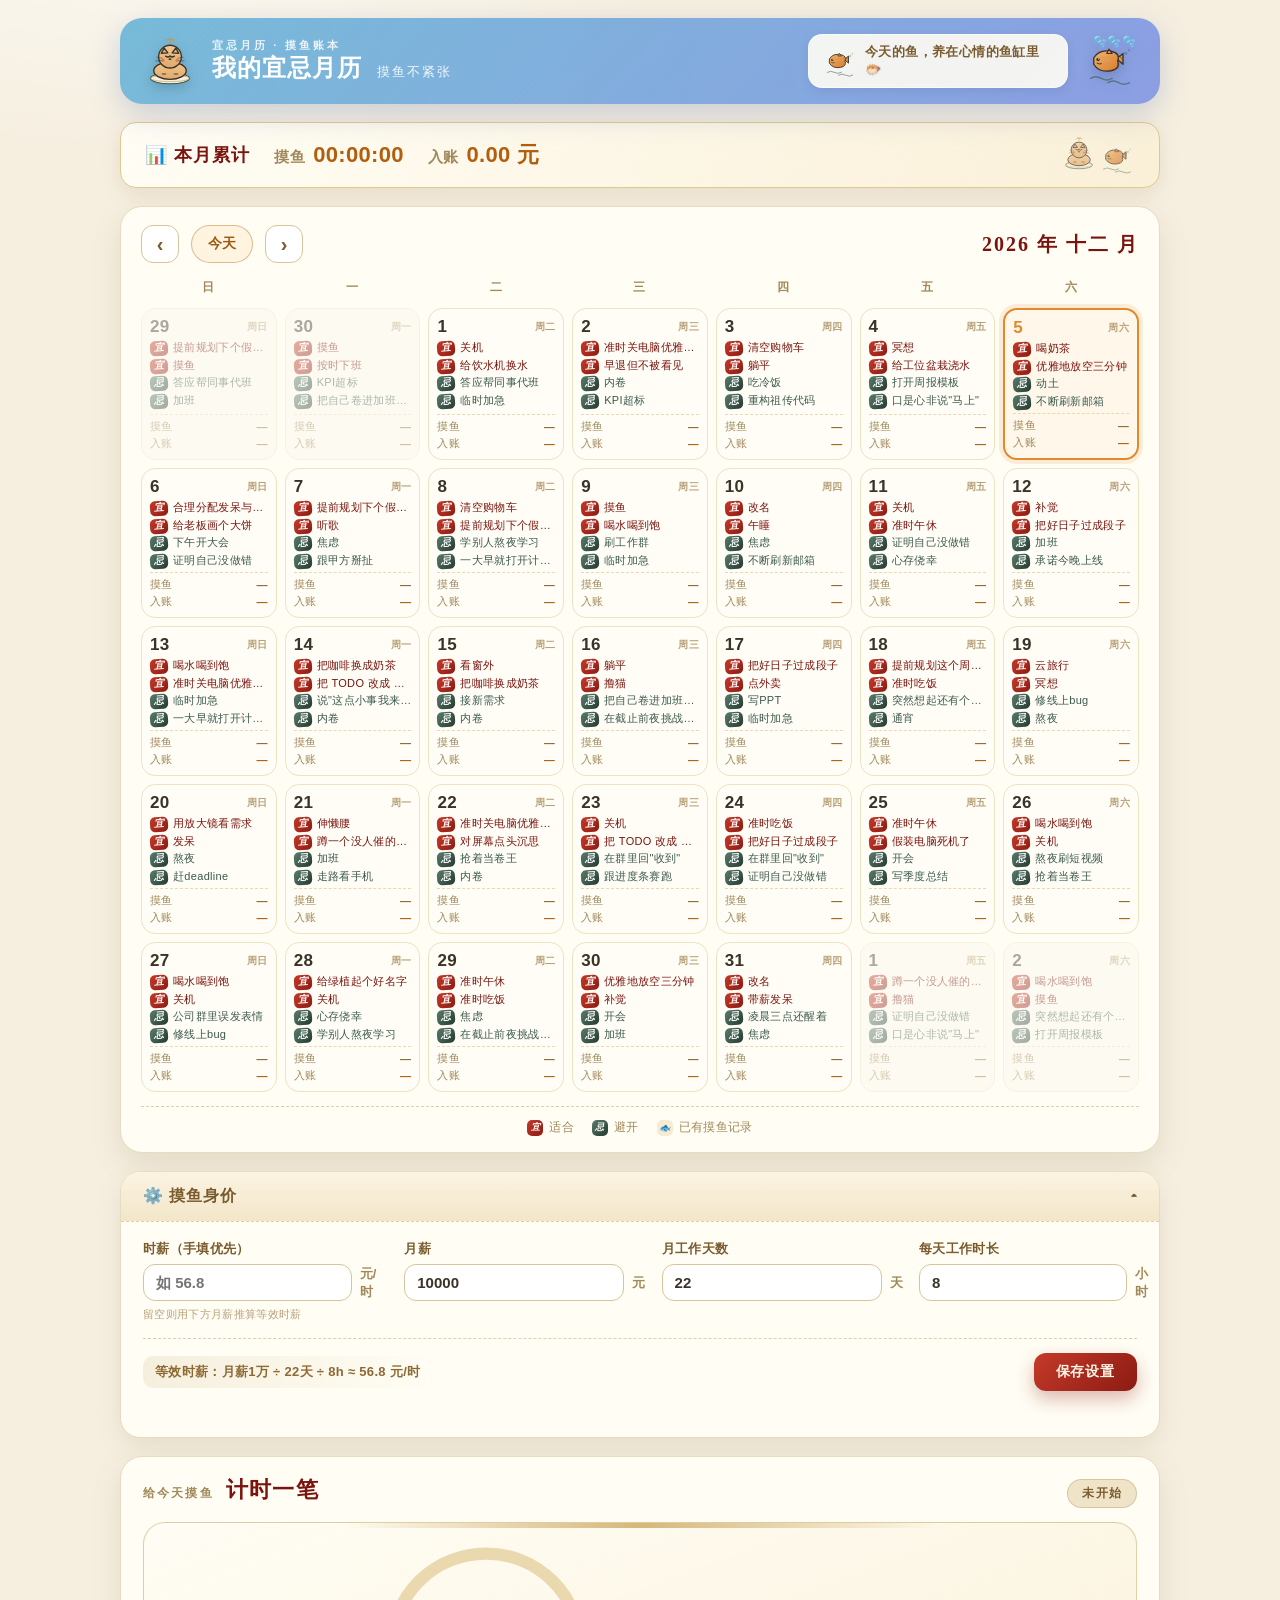
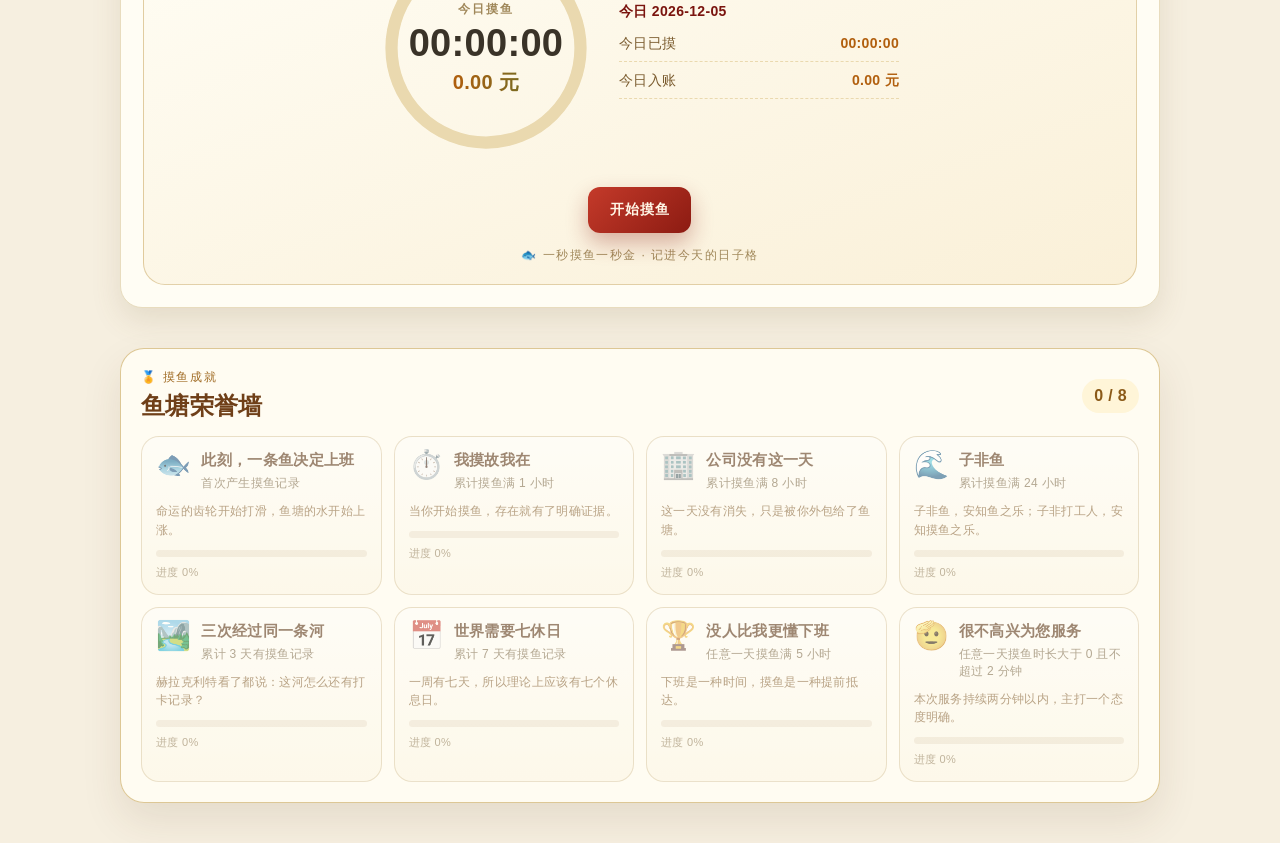
==== commit ecb5b110: "feat: 添加成就系统" ====
--- a/index.html
+++ b/index.html
@@ -143,11 +143,24 @@
         <p class="pane-note">🐟 一秒摸鱼一秒金 · 记进今天的日子格</p>
       </div>
     </section>
+
+    <section class="achievements" id="achievements-panel" aria-label="摸鱼成就">
+      <div class="achievements-head">
+        <div>
+          <span class="achievements-kicker">🏅 摸鱼成就</span>
+          <h2>鱼塘荣誉墙</h2>
+        </div>
+        <span class="achievements-count" id="achievements-count">0 / 0</span>
+      </div>
+      <div class="achievements-grid" id="achievements-grid"></div>
+    </section>
   </div>
 
   <script src="extension/js/calendar-tooltip.js"></script>
   <script src="js/yiji-data.js"></script>
   <script src="js/moyu-timer.js"></script>
+  <script src="js/achievements.js"></script>
+  <script src="js/achievement-engine.js"></script>
   <script src="js/app.js"></script>
 </body>
 </html>
--- a/css/style.css
+++ b/css/style.css
@@ -941,3 +941,98 @@
   .time-text { font-size: 32px; }
   .settings-body { padding: 16px; }
 }
+
+/* —— 成就墙 —— */
+.achievements {
+  margin-top: 22px;
+  background: rgba(255, 253, 244, 0.92);
+  border: 1px solid rgba(208, 178, 113, 0.72);
+  border-radius: 24px;
+  padding: 20px;
+  box-shadow: 0 18px 40px rgba(80, 52, 20, 0.10);
+}
+.achievements-head {
+  display: flex;
+  justify-content: space-between;
+  align-items: center;
+  gap: 14px;
+  margin-bottom: 14px;
+}
+.achievements-kicker {
+  display: block;
+  color: #a06b24;
+  font-size: 12px;
+  letter-spacing: 0.14em;
+}
+.achievements h2 {
+  margin: 4px 0 0;
+  color: #6f3f18;
+  font-size: 24px;
+}
+.achievements-count {
+  flex: 0 0 auto;
+  padding: 8px 12px;
+  border-radius: 999px;
+  background: #fff5d8;
+  color: #8b5a18;
+  font-weight: 800;
+}
+.achievements-grid {
+  display: grid;
+  grid-template-columns: repeat(auto-fit, minmax(230px, 1fr));
+  gap: 12px;
+}
+.achievement-card {
+  border: 1px solid rgba(208, 178, 113, 0.58);
+  border-radius: 18px;
+  padding: 14px;
+  background: linear-gradient(180deg, #fffdf7, #fff7df);
+  color: #7a5b2e;
+}
+.achievement-card.is-locked {
+  opacity: 0.62;
+  filter: saturate(0.72);
+}
+.achievement-top {
+  display: flex;
+  gap: 10px;
+  align-items: flex-start;
+}
+.achievement-icon { font-size: 28px; line-height: 1; }
+.achievement-title { margin: 0; color: #6f3f18; font-size: 15px; }
+.achievement-desc { margin: 5px 0 0; font-size: 12px; color: #8d754c; }
+.achievement-flavor { margin: 10px 0 0; font-size: 12px; line-height: 1.55; color: #9a6b31; }
+.achievement-progress {
+  margin-top: 10px;
+  height: 7px;
+  border-radius: 999px;
+  background: rgba(160, 107, 36, 0.15);
+  overflow: hidden;
+}
+.achievement-progress i {
+  display: block;
+  height: 100%;
+  width: 0;
+  border-radius: inherit;
+  background: linear-gradient(90deg, #f0a43a, #cf4c35);
+}
+.achievement-state {
+  display: block;
+  margin-top: 8px;
+  font-size: 11px;
+  color: #a0885a;
+}
+.achievement-toast {
+  position: fixed;
+  right: 18px;
+  bottom: 18px;
+  z-index: 20;
+  max-width: 320px;
+  padding: 14px 16px;
+  border-radius: 18px;
+  background: #fff8df;
+  border: 1px solid #d8ad5c;
+  box-shadow: 0 16px 36px rgba(80, 52, 20, 0.18);
+  color: #6f3f18;
+  animation: pop-in 0.25s ease both;
+}
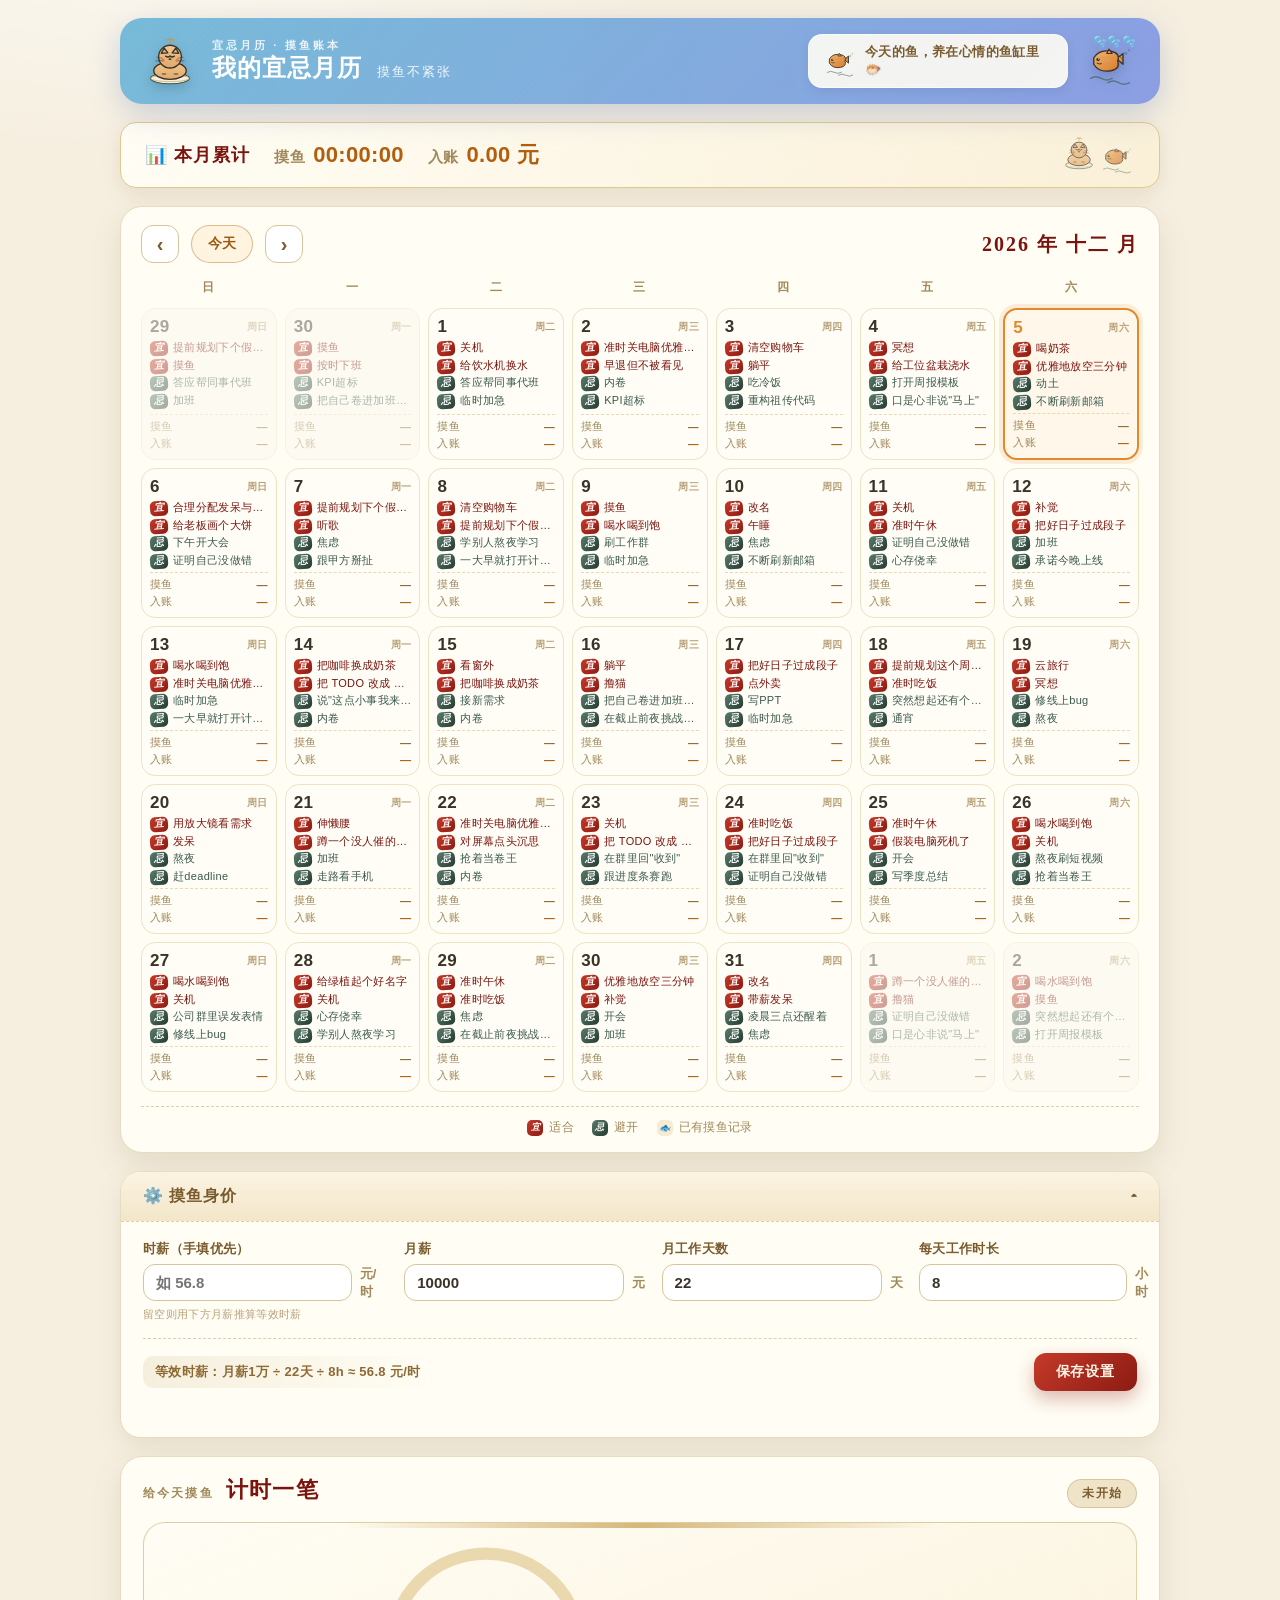
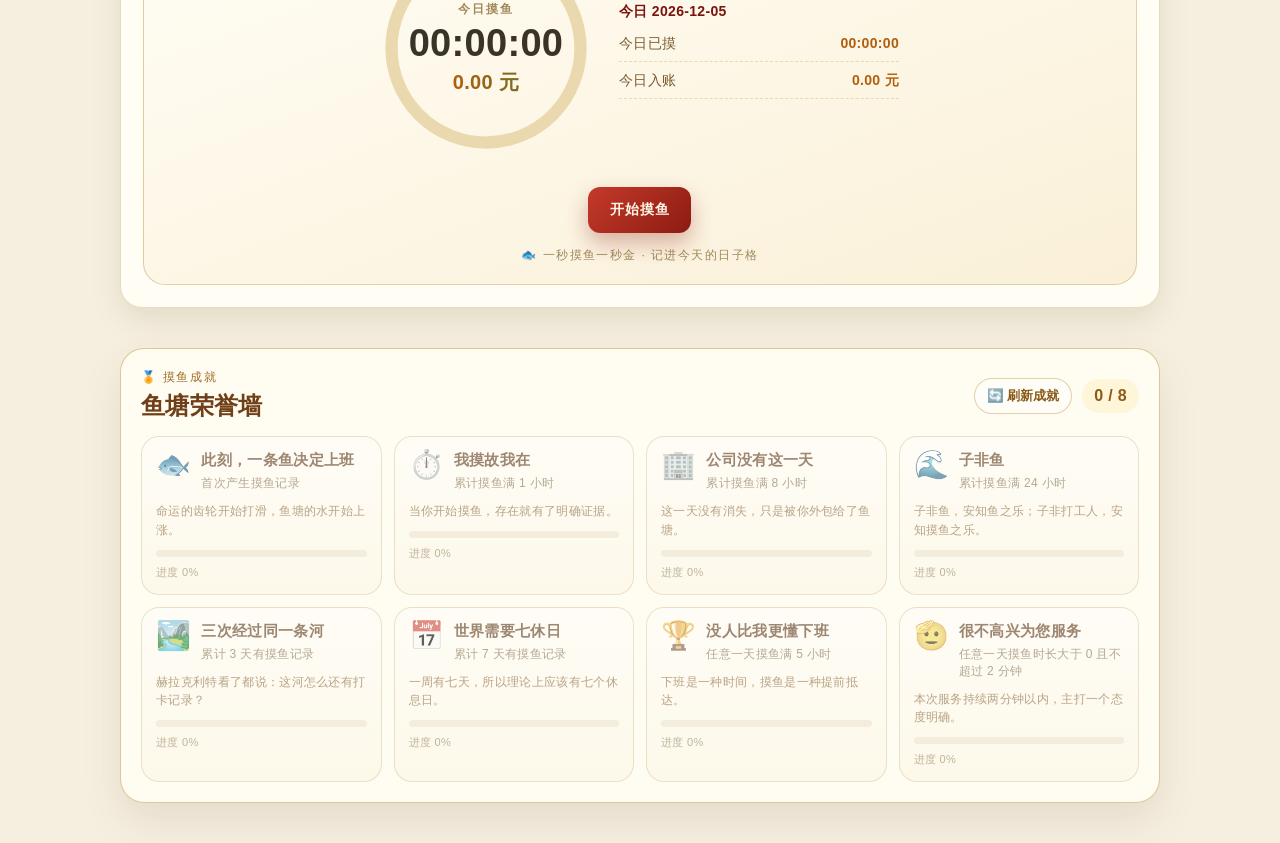
==== commit 5bbf1a03: "change: 删除"重置"按钮 feat: 增加"刷新成就"按钮" ====
--- a/index.html
+++ b/index.html
@@ -138,7 +138,6 @@
           <button class="btn btn-start" id="btn-start">开始摸鱼</button>
           <button class="btn btn-pause is-hidden" id="btn-pause">暂停</button>
           <button class="btn btn-start is-hidden" id="btn-resume">继续摸鱼</button>
-          <button class="btn btn-reset is-hidden" id="btn-reset">重置</button>
         </div>
         <p class="pane-note">🐟 一秒摸鱼一秒金 · 记进今天的日子格</p>
       </div>
@@ -150,7 +149,10 @@
           <span class="achievements-kicker">🏅 摸鱼成就</span>
           <h2>鱼塘荣誉墙</h2>
         </div>
-        <span class="achievements-count" id="achievements-count">0 / 0</span>
+        <div class="achievements-head-right">
+          <button type="button" class="achievements-refresh" id="achievements-refresh">🔄 刷新成就</button>
+          <span class="achievements-count" id="achievements-count">0 / 0</span>
+        </div>
       </div>
       <div class="achievements-grid" id="achievements-grid"></div>
     </section>
--- a/css/style.css
+++ b/css/style.css
@@ -869,13 +869,6 @@
   box-shadow: 0 10px 22px rgba(177, 95, 14, 0.32);
 }
 .btn-pause:hover { box-shadow: 0 12px 26px rgba(177, 95, 14, 0.38); }
-.btn-reset {
-  background: #fffdf4;
-  color: #7a5b2e;
-  border: 1px solid #d8c49a;
-  box-shadow: 0 4px 10px rgba(120, 80, 30, 0.10);
-}
-.btn-reset:hover { background: #faf0d8; }
 .controls .btn {
   animation: pop-in 0.25s ease both;
 }
@@ -977,6 +970,24 @@
   color: #8b5a18;
   font-weight: 800;
 }
+.achievements-head-right {
+  display: flex;
+  align-items: center;
+  gap: 10px;
+  flex: 0 0 auto;
+}
+.achievements-refresh {
+  padding: 8px 12px;
+  border-radius: 999px;
+  border: 1px solid rgba(208, 178, 113, 0.58);
+  background: #fffdf7;
+  color: #8b5a18;
+  font-weight: 700;
+  cursor: pointer;
+}
+.achievements-refresh:hover {
+  background: #fff5d8;
+}
 .achievements-grid {
   display: grid;
   grid-template-columns: repeat(auto-fit, minmax(230px, 1fr));
